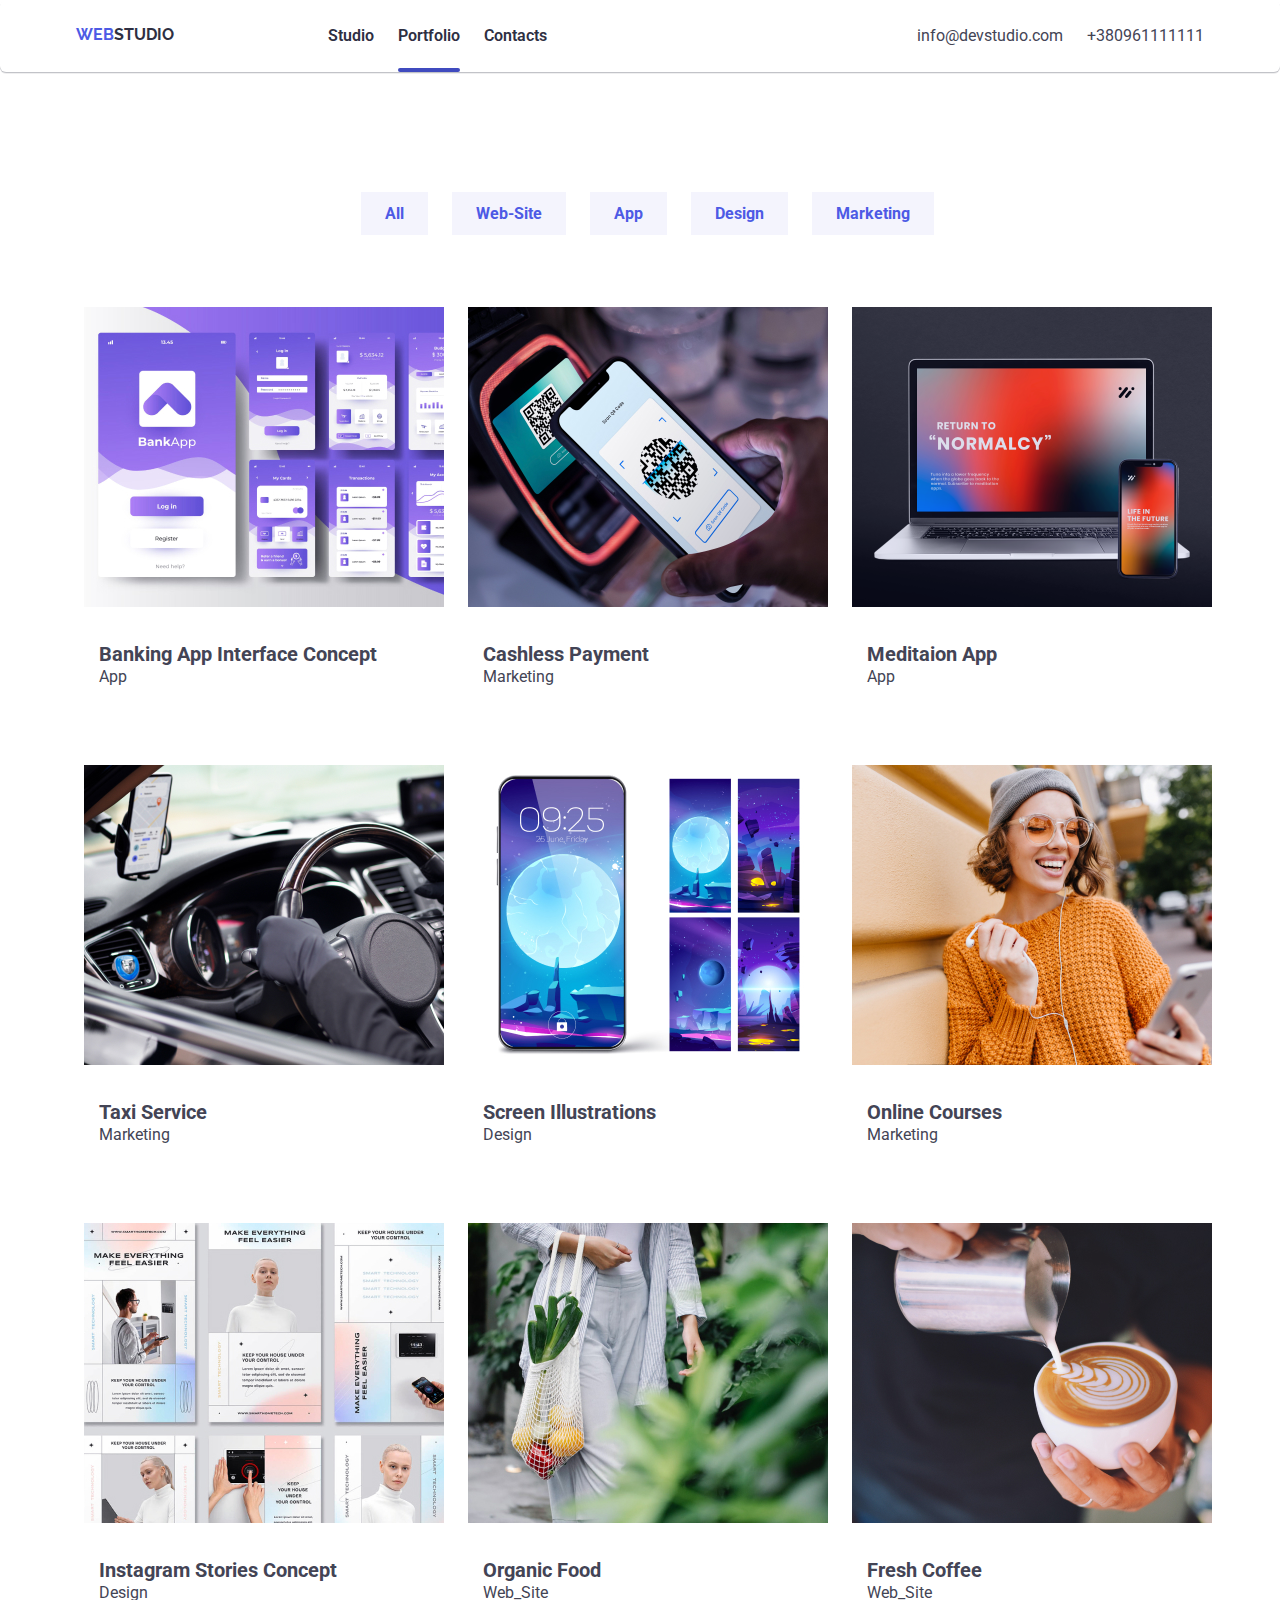
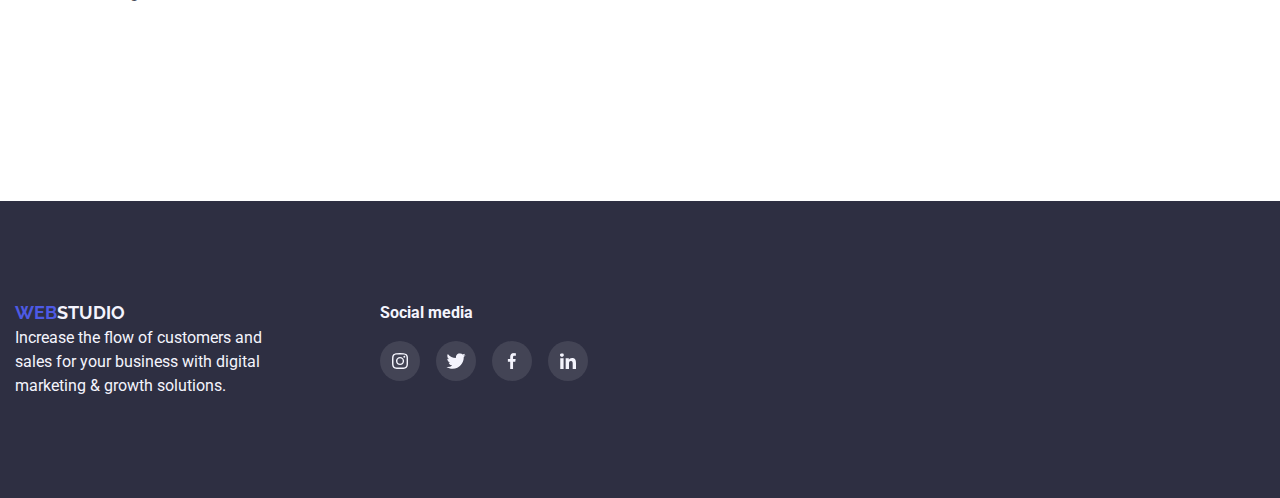
==== portfolio.html @ 7696a5f1 "завдання" ====
<!DOCTYPE html>
<html lang="en">
<head>
    <meta charset="UTF-8">
    <meta http-equiv="X-UA-Compatible" content="IE=edge">
    <meta name="viewport" content="width=device-width, initial-scale=1.0">
    <link rel="preconnect" href="https://fonts.googleapis.com">
    <link rel="preconnect" href="https://fonts.gstatic.com" crossorigin>
    <link href="https://fonts.googleapis.com/css2?family=Raleway:wght@700&family=Roboto:wght@400;500;700;900&display=swap" rel="stylesheet">
    <link rel="stylesheet" href="https://cdnjs.cloudflare.com/ajax/libs/modern-normalize/1.1.0/modern-normalize.min.css">
    <link rel="stylesheet" href="styles/styles.css">
    <title>Portfolio</title>
</head>
<body>
    
    <header class="cont-heder">
        <div class=" logo-menu container">
        <a class="logo link" href="./index.html">Web<span class="logo-web">Studio</span></a>
        <nav class="menu">
            <ul class=" menu list">
                <li><a class="menu-linl link" href="./index.html">Studio</a></li>  
                <li class="menu-line">
                    <div class="menu-lineblue"><a class="menu-linl link" href="./portfolio.html">Portfolio</a></div></li> 
                <li><a class="menu-linl link" href="">Contacts</a></li>
            </ul>
        </nav>
        <ul class="contakt  list" >
            <li><a class="contakt-link link" href="meilto:info@devstudio.com">info@devstudio.com</a></li>
            <li><a class="contakt-link link" href="tel:+380961111111">+380961111111</a></li>
        </ul>
        </div>
    </header>
    
    <main>
        <section class="section section-portf">
            <div class="container">
            <h1 class="visuaiiy-hidden">
                Portfolio
            </h1>
            <ul class="portfoio-list list">
                <li><button class="portfoio-button " type="button" > All </button></li>
                <li><button class="portfoio-button " type="button" > Web-Site </button></li>
                <li><button class="portfoio-button" type="button"> App </button></li>
                <li><button class="portfoio-button" type="button">Design</button></li>
                <li><button class="portfoio-button" type="button">Marketing</button></li>
            </ul>
            
            <ul class="portfolio-set list">
                <li class="portfolio-map" >
                        <a class="link" href="">
                            <div class="portfolio-thumb">
                                <img class="img-map"src="./images/blank.jpg" alt="Banking App" width="360" height="300" >
                            </div>
                            <div class="portf-supimg">
                                <h2 class="supimg potf-supimg">Banking App Interface Concept</h2>
                                <p class="portfolio-all">App</p>
                            </div>
                                
                        </a>
                    </li>
                
                <li class=" portfolio-map  ">
                    <div class="portfolio-mapov">
                    <a class="link portfolio-icon-link" href="">
                        <div class="portfolio-thumb">
                            <img class="img-map" src="./images/qrcode.jpg" alt="Marketing" width="360" >
                        
                        <div class="overlay">
                            <p>14 Stylish and User-Friendly App Design Concepts · Task Manager App · Calorie Tracker App · Exotic Fruit Ecommerce App · Cloud Storage App</p>
                        </div>
                    </div>
                        <div class="portf-supimg">
                            <h2 class="supimg ">Cashless Payment</h2>
                            <p class="portfolio-all">Marketing</p>
                        </div>
                    </div>
                    </a>
                </li >
                <li class="portfolio-map">
                    <a class="link" href="">
                        <img class="img-map" src="./images/computer1.png" alt="Computer" width="360" >
                        <div class="portf-supimg">
                            <h2 class="supimg potf-supimg">Meditaion App</h2>
                            <p class="portfolio-all">App</p>
                        </div>
                        
                    </a>
                </li>
                <li class="portfolio-map">
                    <a class="link" href="">
                        <img class="img-map" src="./images/machine.jpg" alt="Machine" width="360" >
                        <div class="portf-supimg">
                            <h2 class="supimg potf-supimg">Taxi Service</h2>
                            <p class="portfolio-all">Marketing</p>
                        </div>
                        
                    </a>
                </li>
                <li class="portfolio-map">
                    <a class="link" href="">
                        <img class="img-map" src="./images/smartfon.jpg" alt="Smartfon" width="360" >
                        <div class="portf-supimg">
                            <h2 class="supimg potf-supimg">Screen Illustrations</h2>
                            <p class="portfolio-all">Design</p>
                        </div>
                        
                    </a>
                </li >
                <li class="portfolio-map">
                    <a class="link" href="">
                        <img class="img-map" src="./images/woman.jpg" alt="Woman" width="360" >
                        <div class="portf-supimg">
                            <h2 class="supimg potf-supimg">Online Courses</h2>
                            <p class="portfolio-all">Marketing</p>
                        </div>
                        
                    </a>
                </li >
                <li class="portfolio-map">
                    <a class="link" href="">
                        <img class="img-map" src="./images/storis.jpg" alt="Instagram Stories" width="360" >
                        <div class="portf-supimg">
                            <h2 class="supimg potf-supimg">Instagram Stories Concept</h2>
                            <p class="portfolio-all">Design</p>
                        </div>
                        
                    </a>
                </li >
                <li class="portfolio-map">
                    <a class="link" href="">
                        <img class="img-map" src="./images/green.jpg" alt="Organic Food" width="360" >
                        <div class="portf-supimg">
                            <h2 class="supimg potf-supimg">Organic Food</h2>
                            <p class="portfolio-all">Web_Site</p>
                        </div>
                    </a>
                        
                        
                </li>
                <li class="portfolio-map">
                    <a class="link" href="">
                        <img class="img-map" src="./images/coffee.jpg" alt="Fresh Coffee" width="360" >
                        <div class="portf-supimg">
                            <h2 class="supimg potf-supimg">Fresh Coffee</h2>
                            <p class="portfolio-all">Web_Site</p>
                        </div>
                        
                    </a>
                </li>
            </ul>
            </div>
        </section>
    </main>
    <footer class="stile-footer" >
        <div class="container">
        <a class="logo-footer link" href="./index.html">Web<span class="logo-web1">Studio</span></a>
        <p class="foot-text">Increase the flow of customers and sales for your business with digital marketing & growth solutions.</p>
        </div>
        <div class="footer-icon-bloc">
            <h3 class="footer-icon-title" >Social media</h3>
            <ul class="footer-icon-list list">
                <li >
                    <a class="icon-link" href="">
                        <svg class="footer-icon">
                            <use class="footer-icon-inst" href="./images/symbol-defs.svg#icon-instagram-2" wight="16" height="16" ></use>
                        </svg>
                    </a>
                </li>
                <li >
                    <a class="icon-link" href="">
                        <svg class="footer-icon">
                            <use class="footer-icon-twit" href="./images/symbol-defs.svg#icon-twiiter" wight="16" height="16" ></use>
                        </svg>
                    </a>
                </li>
                <li >
                    <a class="icon-link" href="">
                        <svg class="footer-icon">
                            <use class="footer-icon-faceb" href="./images/symbol-defs.svg#icon-facebook" wight="16" height="16" ></use>
                        </svg>
                    </a>
                </li>
                <li >
                    <a class="icon-link" href="">
                        <svg class="footer-icon">
                            <use class="footer-icon-inst" href="./images/symbol-defs.svg#icon-linkedin" wight="16" height="16" ></use>
                        </svg>
                    </a>
                </li>
            </ul>
        </div>
    </footer>
    
</body>
</html>
---- styles/styles.css ----
:root{
    --page-background-color:#FFFFFF;
    --color-shade: #F4F4FD;
    --page-colortext:#434455;
    --color-second:#2E2F42;
    --color-link:#4D5AE5;
    --color-activ:#404BBF;
    --color-validfields:#31D0AA;
    --color-icon:#8E8F99;
    --color-border:#E7E9FC;
    
    
}

body{
    font-family: 'Roboto', sans-serif;
    font-weight: 400 ;
    font-size: 16px;
    line-height: 1.5;
    color: var(--page-colortext);
    background-color:var(--page-background-color);
    
} 
.list{
    list-style: none;
    margin: 0;
    padding: 0;
}
.link{
    text-decoration: none;
    color: var(--page-colortext);
    
}
.visuaiiy-hidden{
    position: absolute;
    width: 1px;
    height: 1px;
    margin: -1px;
    border: 0;
    padding: 0;
    clip:rect(0  0 0 0);
    overflow: hidden;
}
h1,
h2,
h3,
p{
    margin: 0;
}
.section{
    padding-top: 120px;
    padding-bottom: 120px;
    padding-left: 15px;
}
.container{
    width: 1158px;
    margin-right: 0;
    padding: 0 15px;
    margin: 0 auto;
}

/* heder */
.cont-heder{
    max-width: 100%;
    margin: 0 auto;
    
    box-shadow: 0px  1px rgba(46, 47, 66, 0.08), 0px  1px rgba(46, 47, 66, 0.16), 0px  2px rgba(46, 47, 66, 0.08);
    border-radius: 6px;
}
.logo-menu{
    
    display: flex;
    flex-direction: row;
    padding-top: 24px;
    padding-bottom: 24px;
    
}
.logo {
    font-family:'Raleway', sans-serif;
    font-weight: 700;
    font-size: 16px;
    text-transform: uppercase;
    line-height: 1.33;
    color:var(--color-link) ;
}
.logo-web{
    color:var(--color-second);
    
}
.menu-linl{
    color: var(--color-second);
    font-weight: 600;
    transition: color 250ms cubic-bezier(0.4, 0, 0.2, 1);
}
.contakt-link{
    color: var(--page-colortext) ;
    transition: color 250ms cubic-bezier(0.4, 0, 0.2, 1);
}
.menu{
    display: flex;
    gap: 24px;
    margin-left: 77px;
}
.menu-linl:hover, .menu-linl:focus{
    color: var(--page-colortext);
}
.menu-linl:active{
    color: var(--color-link);
}
.contakt{
    display: flex;
    gap:24px;
    margin-left: auto;
}
.contakt-link:hover, .contakt-link:focus{
    color: var(--color-link)  ;
}
.menu-line{
    position: relative;
    
}
.menu-lineblue::after{
content: "";
position: absolute;
left: 0;
top: 44px;
width: 100%;
height: 4px;
background-color: var(--color-activ);
border-radius: 2px;
}

/* main */
.hero{
    
    background: var(--color-second);
    min-width: 1440px;
    text-align: center;
    padding-top: 192px 15px 192px 15px;
    
    background-image: linear-gradient(to right, rgba(46, 47,66,0.7), rgba(46,47,66,0.7)),  url(../images/people-office.jpg);
    background-position: center;
    background-repeat: no-repeat;
    
    
    
}
.hero-title{
    max-width: 492px;
    margin: 0 auto;
    
    text-align: left;
    font-size: 56px;
    line-height: 1.07;
    margin-bottom: 48px;
    color: var(--page-background-color);
}
.hero-but{
    background-color:var(--color-link);
    color:var(--page-background-color);
    font-size: 16px;
    line-height: 1.19;
    font-weight: 700;
    box-shadow: 0px 4px 4px rgba(0, 0, 0, 0.15);
    border-radius: 4px;
    cursor: pointer;
    padding: 16px 32px;
    border: none;
    box-shadow:0;
    transition: box-shadow 250ms cubic-bezier(0.4, 0, 0.2, 1);
}
.hero-but:hover, .hero-but:focus
{
    box-shadow: 0px 1px 6px rgba(46, 47, 66, 0.08), 0px 1px 1px rgba(46, 47, 66, 0.16), 0px 2px 1px rgba(46, 47, 66, 0.08);
}
.hero-but:active
{
    background:var(--color-activ );
    box-shadow: 0px 4px 4px rgba(0, 0, 0, 0.15);
}
/* modal windows */
.backdrop{
    position: fixed;
    top: 0;
    left: 0;
    width: 100%;
    height: 100%;
    background-color: rgba(46, 47, 66, 0.4);
    opacity: 1;
    transition: opacity 250ms cubic-bezier(0.4, 0, 0.2, 1);
   
}
.backdrop .is-hidden{
    opacity: 0;
    pointer-events: none;
}
.backdrop .is-hidden .modal{
    transform: translate(-50%, -50%) scale(0.9);
}
.modal{
    position: absolute;
    top: 50%;
    left: 50%;
    transform: translate(-50%, -50%) scale(0.9);
    transition: transform 250ms cubic-bezier(0.4, 0, 0.2, 1);
    width: 408px;
    height: 576px;
        
    background-color:rgba(252, 252, 252, 1);
    box-shadow: 0px 2px
    rgba(0, 0, 0, 0.2), 
    0px 1px  rgba(0, 0, 0, 0.12),
    0px 1px rgba(0, 0, 0, 0.14) ;
    border-radius: 4px;
}
.modal-btn{
    display: flex;
    justify-content: center;
    align-items: center;
    margin: 24px 24px 528px 360px;
    width: 24px;
    height: 24px;
    background-color: #E7E9FC;
    border-radius: 50%;
    border: 1px solid rgba(0,0,0, 0.1);
    transition: border-color 250ms cubic-bezier(0.4, 0, 0.2, 1),box-shadow 250ms cubic-bezier(0.4, 0, 0.2, 1);
}
.modal-btn:hover{
    background-color: var(--color-link);
    border: 1px solid rgb(0,0,0/0);
    box-shadow: 0px 1px 6px rgba(46, 47, 66, 0.8),0px 1px 1px rgba(46, 47, 66, 0.16), 1px 2px 1px rgba(46, 47, 66, 0.18);
}
.modal-icon{
    width: 8px;
    height: 8px;
}
/* section proposition */
.section-prop{
    padding-bottom: 0;
}

.proposition-grid{
    display: flex;
    gap: 24px;
    
    
}
.icon{
    display: flex;
    justify-content: center;
    align-items: center;
    width: 264px;
    min-height: 112px;
    background-color: var(--color-shade);
    
    margin-bottom: 8px;
    
}
.proposition-icon{
    width: 59.72px;
    height: 64px;

}
.icon-icon{
    width:61.22px ;
    height:64px ;
}
.proposition-iconmon{
    width:64px ;
    height:49.09x ;
}
.proposition-iconas{
    width:61.22px ;
    height:64px ;
}

.proposition-grid-bloc{
    display: block;
    width: 264px;
    
}

.proposition-title{
    margin-bottom: 8px;
    font-size: 20px;
    line-height: 1.2;
    color: var(--color-second);
}
.title-section-team{
    background-color: var(--color-shade);
    padding-bottom:  72px;
}
.section-img{
    display: flex;
    justify-content: space-between;
    gap: 24px;
    
}
.title-section-img{
    font-size: 36px;
    line-height: 1.1;
    text-align: center;
    color: var(--color-second);
    margin-bottom: 72px;
}
.section-team{
    display: flex;
    gap: 24px;
    justify-content: space-between;
    
}
.section-tea-map{
    box-shadow: 0px 1px 6px rgba(46, 47, 66, 0.08), 0px 1px 1px rgba(46, 47, 66, 0.16), 0px 2px 1px rgba(46, 47, 66, 0.08);
    border-radius: 0px 0px 4px 4px;
}
.section-team-supimg{
    padding-top: 32px ;
    padding-bottom:32px ;
    text-align: center;
    padding-left: 16px;
    padding-right: 16px;
    background-color: white;
    
}
.section-team-img{
    display: block;
    max-width: 100%;
    border: 1px solid var(--color-border);
    
    
}
.section-team-list{
    display: flex;
    gap: 24px;
    justify-content: center;
    align-items: center;
    margin-top: 12px;
    

}
.section-team-icon{
    width: 40px;
    height: 40px;
    padding-top: 12px;
    border-radius: 50%;
    background-color: var(--color-link)
}


/* page second */
.portfoio-list{
    display: flex;
    justify-content: center;
    gap:24px;
    margin-bottom: 72px;
}
.portfoio-button{
    font-size: 16px;
    line-height: 1.19;
    font-weight: 700;
    background-color:  var(--color-shade);
    color:var(--color-link) ;
    cursor: pointer;
    font-family: inherit;
    padding: 12px 24px;
    border: none;
    box-shadow: 0px;
    box-shadow: 0px;
    transition: background-color 250ms cubic-bezier(0.4, 0, 0.2, 1),
    color 250ms cubic-bezier(0.4, 0, 0.2, 1),
    box-shadow 250ms cubic-bezier(0.4, 0, 0.2, 1),
    border-radius 250ms cubic-bezier(0.4, 0, 0.2, 1);
}
.portfoio-button:hover, .portfoio-button:focus{
    background-color:var(--color-link) ;
    color:var(--page-background-color);
    box-shadow: 0px 3px 1px rgba(0, 0, 0, 0.1), 0px 2px 1px rgba(0, 0, 0, 0.08), 0px 2px 2px rgba(0, 0, 0, 0.12);
    border-radius: 4px;

}
.portfoio-button:active{
    box-shadow: 0px 4px 4px rgba(0, 0, 0, 0.15);
}
.section-portf{
    margin-left: 15px;
    margin-right: 15px;
}
.portfolio-set{
    display: flex;
    flex-wrap: wrap;
    justify-content: space-between;
    align-items: center;
    }
    .portfolio-map{
        max-width:  360px;
        margin-bottom: 48px;
        width: 100%;
        height: 100%;
        line-height: 1; 
        box-shadow:0;
        border-radius: 0px;
        transition: box-shadow 250ms cubic-bezier(0.4, 0, 0.2, 1), border-radius 250ms cubic-bezier(0.4, 0, 0.2, 1);
        
    }
    .portfolio-map:focus, .portfolio-map:hover{
        box-shadow: 0px 1px 6px rgba(46, 47, 66, 0.08), 0px 1px 1px rgba(46, 47, 66, 0.16), 0px 2px 1px rgba(46, 47, 66, 0.08);
        border-radius: 0px 0px 4px 4px;
    }
    .img-map{
        display: block;
        width: 100%;
        
    }
    
    .portfolio-thumb{
        display: flex;
        justify-content: center;
        align-items: center;
        position: relative;
        overflow: hidden;
        
    }
    
    .overlay{
        display: inline-block;
        position: absolute;
        content: "";
        top: 0;
        left: 0px;
        width: 100%;
        height:100%;
        background-color: #404BBF;
        transform: translatey(100%);
        transition: transform 250ms cubic-bezier(0.4, 0, 0.2, 1);
        
    }
    .overlay>p{
        color: #FFFFFF;
        padding: 40px 32px 64px 32px;
        margin: 0;
        font-size: 16px;
        line-height: 1.5;

    }
    .portfolio-mapov:hover .overlay{
        transform: translatey(0);
        
    }
    .supimg{
        font-size: 20px;
        line-height: 1.5;
        
    }
    .portf-supimg{
        max-height: 300px;
        
        padding-top: 32px;
        padding-bottom: 32px;
        padding-left: 15px;
        padding-right: 15px;
        
    }
    .customers-title{
        font-weight: 700;
        font-size: 36px;
        line-height: 1.17;
        text-align: center;
        margin-bottom: 72px;
    }
    .customers-list{
        display: flex;
        gap: 24px;
        justify-content: space-between;
        align-items: center;
        
    }
    .customers-laying{
        width: 168px;
        height: 88px;
        padding-top: 16px;
        padding-left: 32px;
        
        border: 1px solid var(--color-icon);
        border-radius: 4px;
        transition: border 250ms cubic-bezier(0.4, 0, 0.2, 1);
    }
    .customers-laying-icon{
        width: 104px;
        height: 56px;
        fill: var(--color-icon);
        transition: fill 250ms cubic-bezier(0.4, 0, 0.2, 1);
    }
    .customers-laying:focus, .customers-laying:hover{
        
        border:1px solid var(--color-link);
        
    }
    .customers-laying-icon:focus,.customers-laying-icon:hover{
        fill: var(--color-link);
    }
/* footer */
.stile-footer{
    display: flex;
    padding-top: 100px;
    padding-bottom: 100px;
    background: var(--color-second);
    
}
.logo-footer{
    font-family:'Raleway', sans-serif;
    font-weight: 700;
    font-size: 18px;
    text-transform: uppercase;
    line-height: 1.33;
    margin-bottom: 16px;
    color:var(--color-link) ;
}
.foot-text{
    max-width: 264px;
    
} 
.foot-text, .logo-web1{
    color:var(--color-shade);
}
.footer-icon-title{
    font-family: "Roboto";
    font-size: 16px;
    line-height: 1.5;
    font-style: bold;
    color: var(--color-shade);
    margin-bottom: 16px;
}
.footer-icon-bloc{
    margin-right: 692px;
    
}

.icon-link{
    display: flex;
    justify-content: center;
    align-items: center;
    width: 100%;
    height: 100%;
    line-height: 1;
}

.footer-icon-list{
    display: flex;
    
    gap: 16px;
    justify-content: space-between;
    align-items: center;
    
}

.footer-icon{
    width: 40px;
    height: 40px;
    
    padding-top: 12px;
    border-radius: 50%;
    background-color:  rgba(255, 255, 255, 0.1);
    transition: background-color 250ms cubic-bezier(0.4, 0, 0.2, 1);
}

.footer-icon:focus, .footer-icon:hover{
    background-color: var(--color-validfields);
}
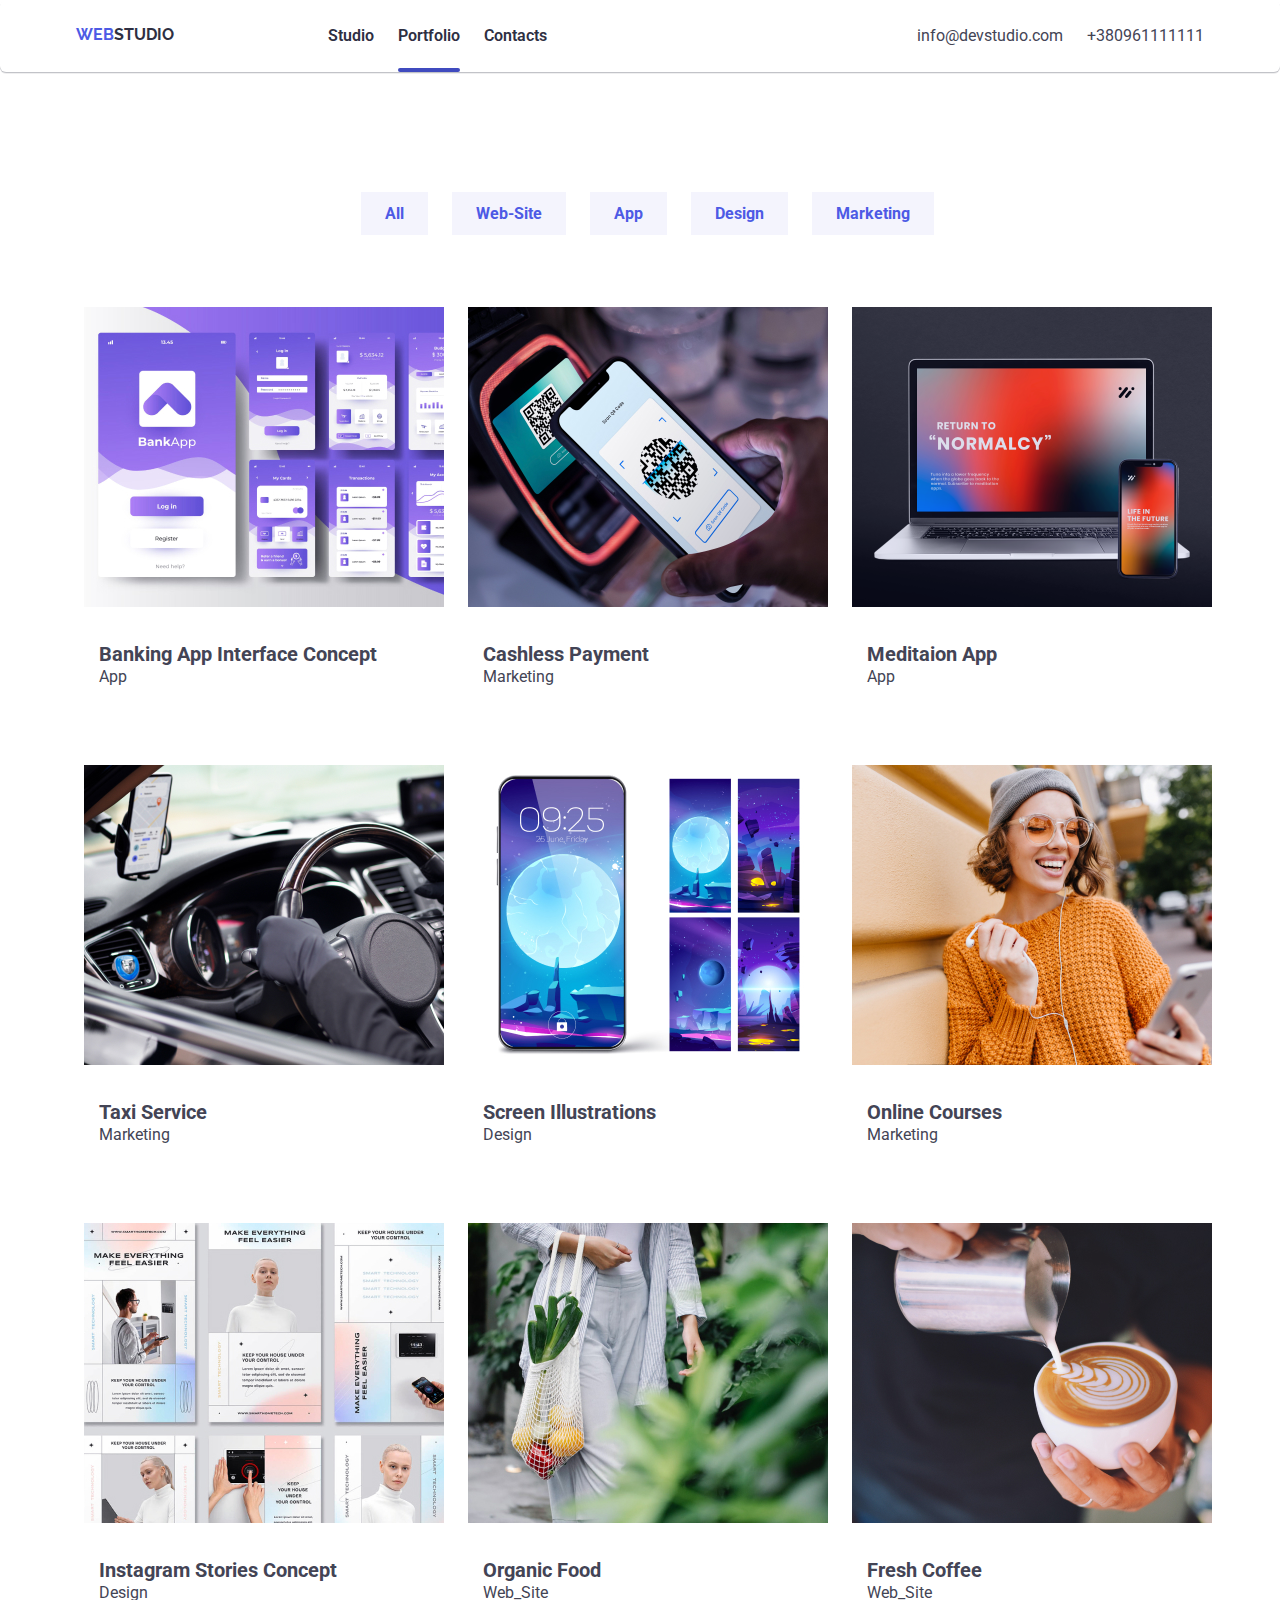
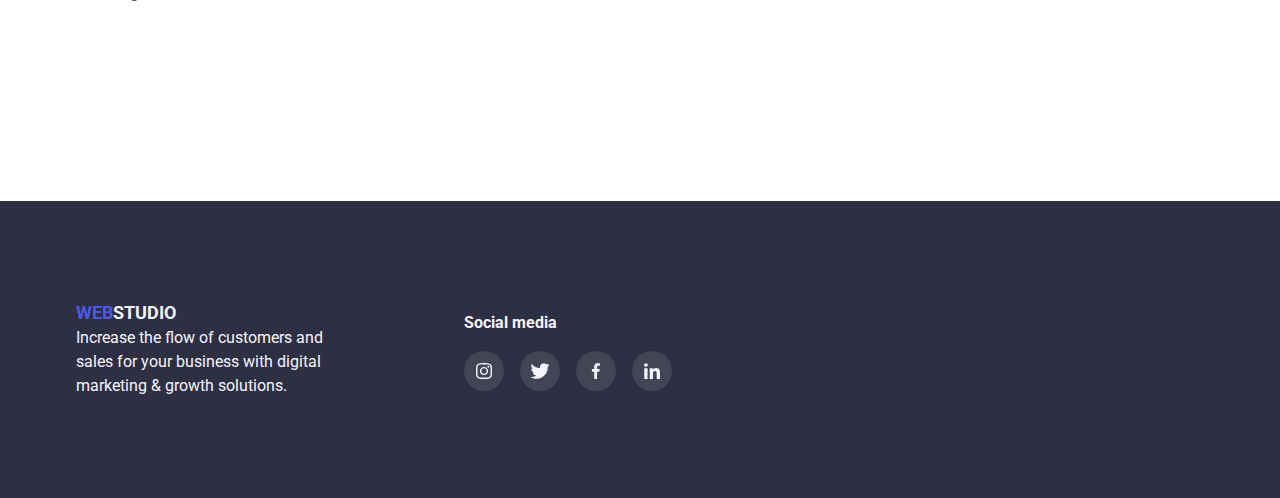
==== commit 1f74201a: "правки" ====
--- a/portfolio.html
+++ b/portfolio.html
@@ -47,28 +47,33 @@
             
             <ul class="portfolio-set list">
                 <li class="portfolio-map" >
+                    <div class="portfolio-mapov">
                         <a class="link" href="">
                             <div class="portfolio-thumb">
                                 <img class="img-map"src="./images/blank.jpg" alt="Banking App" width="360" height="300" >
+                                <div class="overlay">
+                                    <p>14 Stylish and User-Friendly App Design Concepts · Task Manager App · Calorie Tracker App · Exotic Fruit Ecommerce App · Cloud Storage App</p>
+                                </div>
                             </div>
+                        
                             <div class="portf-supimg">
                                 <h2 class="supimg potf-supimg">Banking App Interface Concept</h2>
                                 <p class="portfolio-all">App</p>
                             </div>
-                                
+                        </div>    
                         </a>
                     </li>
                 
                 <li class=" portfolio-map  ">
                     <div class="portfolio-mapov">
-                    <a class="link portfolio-icon-link" href="">
+                        <a class="link " href="">
                         <div class="portfolio-thumb">
                             <img class="img-map" src="./images/qrcode.jpg" alt="Marketing" width="360" >
                         
                         <div class="overlay">
                             <p>14 Stylish and User-Friendly App Design Concepts · Task Manager App · Calorie Tracker App · Exotic Fruit Ecommerce App · Cloud Storage App</p>
                         </div>
-                    </div>
+                        </div>
                         <div class="portf-supimg">
                             <h2 class="supimg ">Cashless Payment</h2>
                             <p class="portfolio-all">Marketing</p>
@@ -77,118 +82,164 @@
                     </a>
                 </li >
                 <li class="portfolio-map">
-                    <a class="link" href="">
-                        <img class="img-map" src="./images/computer1.png" alt="Computer" width="360" >
-                        <div class="portf-supimg">
-                            <h2 class="supimg potf-supimg">Meditaion App</h2>
+                    <div class="portfolio-mapov">
+                    <a class="link" href="">
+                        <div class="portfolio-thumb">
+                            <img class="img-map" src="./images/computer1.png" alt="Computer" width="360" >
+                        <div class="overlay">
+                            <p>14 Stylish and User-Friendly App Design Concepts · Task Manager App · Calorie Tracker App · Exotic Fruit Ecommerce App · Cloud Storage App</p>
+                        </div>
+                        </div>
+                        <div class="portf-supimg">
+                            <h2 class="supimg ">Meditaion App</h2>
                             <p class="portfolio-all">App</p>
                         </div>
-                        
-                    </a>
-                </li>
-                <li class="portfolio-map">
-                    <a class="link" href="">
-                        <img class="img-map" src="./images/machine.jpg" alt="Machine" width="360" >
-                        <div class="portf-supimg">
-                            <h2 class="supimg potf-supimg">Taxi Service</h2>
+                    </div>
+                    </a>
+                </li>
+                <li class="portfolio-map">
+                    <div class="portfolio-mapov">
+                    <a class="link" href="">
+                        <div class="portfolio-thumb">
+                            <img class="img-map" src="./images/machine.jpg" alt="Machine" width="360" >
+                        <div class="overlay">
+                            <p>14 Stylish and User-Friendly App Design Concepts · Task Manager App · Calorie Tracker App · Exotic Fruit Ecommerce App · Cloud Storage App</p>
+                        </div>
+                        </div>
+                        <div class="portf-supimg">
+                            <h2 class="supimg ">Taxi Service</h2>
                             <p class="portfolio-all">Marketing</p>
                         </div>
-                        
-                    </a>
-                </li>
-                <li class="portfolio-map">
-                    <a class="link" href="">
-                        <img class="img-map" src="./images/smartfon.jpg" alt="Smartfon" width="360" >
-                        <div class="portf-supimg">
-                            <h2 class="supimg potf-supimg">Screen Illustrations</h2>
+                    </div>
+                    </a>
+                </li>
+                <li class="portfolio-map">
+                    <div class="portfolio-mapov">
+                    <a class="link" href="">
+                        <div class="portfolio-thumb">
+                            <img class="img-map" src="./images/smartfon.jpg" alt="Smartfon" width="360" >
+                        <div class="overlay">
+                            <p>14 Stylish and User-Friendly App Design Concepts · Task Manager App · Calorie Tracker App · Exotic Fruit Ecommerce App · Cloud Storage App</p>
+                        </div>
+                    </div>
+                        <div class="portf-supimg">
+                            <h2 class="supimg ">Screen Illustrations</h2>
                             <p class="portfolio-all">Design</p>
                         </div>
-                        
-                    </a>
-                </li >
-                <li class="portfolio-map">
-                    <a class="link" href="">
-                        <img class="img-map" src="./images/woman.jpg" alt="Woman" width="360" >
-                        <div class="portf-supimg">
-                            <h2 class="supimg potf-supimg">Online Courses</h2>
+                    </div>
+                    </a>
+                </li >
+                <li class="portfolio-map">
+                    <div class="portfolio-mapov">
+                    <a class="link" href="">
+                        <div class="portfolio-thumb">
+                            <img class="img-map" src="./images/woman.jpg" alt="Woman" width="360" >
+                        <div class="overlay">
+                            <p>14 Stylish and User-Friendly App Design Concepts · Task Manager App · Calorie Tracker App · Exotic Fruit Ecommerce App · Cloud Storage App</p>
+                        </div>
+                    </div>
+                        <div class="portf-supimg">
+                            <h2 class="supimg">Online Courses</h2>
                             <p class="portfolio-all">Marketing</p>
                         </div>
-                        
-                    </a>
-                </li >
-                <li class="portfolio-map">
-                    <a class="link" href="">
-                        <img class="img-map" src="./images/storis.jpg" alt="Instagram Stories" width="360" >
-                        <div class="portf-supimg">
-                            <h2 class="supimg potf-supimg">Instagram Stories Concept</h2>
+                    </div>
+                    </a>
+                </li >
+                <li class="portfolio-map">
+                    <div class="portfolio-mapov">
+                    <a class="link" href="">
+                        <div class="portfolio-thumb">
+                            <img class="img-map" src="./images/storis.jpg" alt="Instagram Stories" width="360" >
+                        <div class="overlay">
+                            <p>14 Stylish and User-Friendly App Design Concepts · Task Manager App · Calorie Tracker App · Exotic Fruit Ecommerce App · Cloud Storage App</p>
+                        </div>
+                    </div>
+                        <div class="portf-supimg">
+                            <h2 class="supimg ">Instagram Stories Concept</h2>
                             <p class="portfolio-all">Design</p>
                         </div>
-                        
-                    </a>
-                </li >
-                <li class="portfolio-map">
-                    <a class="link" href="">
-                        <img class="img-map" src="./images/green.jpg" alt="Organic Food" width="360" >
-                        <div class="portf-supimg">
-                            <h2 class="supimg potf-supimg">Organic Food</h2>
+                    </div>
+                    </a>
+                </li >
+                <li class="portfolio-map">
+                    <div class="portfolio-mapov">
+                    <a class="link" href="">
+                        <div class="portfolio-thumb">
+                            <img class="img-map" src="./images/green.jpg" alt="Organic Food" width="360" >
+                        <div class="overlay">
+                            <p>14 Stylish and User-Friendly App Design Concepts · Task Manager App · Calorie Tracker App · Exotic Fruit Ecommerce App · Cloud Storage App</p>
+                        </div>
+                    </div>
+                        <div class="portf-supimg">
+                            <h2 class="supimg ">Organic Food</h2>
                             <p class="portfolio-all">Web_Site</p>
                         </div>
-                    </a>
-                        
-                        
-                </li>
-                <li class="portfolio-map">
-                    <a class="link" href="">
-                        <img class="img-map" src="./images/coffee.jpg" alt="Fresh Coffee" width="360" >
-                        <div class="portf-supimg">
-                            <h2 class="supimg potf-supimg">Fresh Coffee</h2>
+                    </div>
+                    </a>
+                        
+                        
+                </li>
+                <li class="portfolio-map">
+                    <div class="portfolio-mapov">
+                    <a class="link" href="">
+                        <div class="portfolio-thumb">
+                            <img class="img-map" src="./images/coffee.jpg" alt="Fresh Coffee" width="360" >
+                        <div class="overlay">
+                            <p>14 Stylish and User-Friendly App Design Concepts · Task Manager App · Calorie Tracker App · Exotic Fruit Ecommerce App · Cloud Storage App</p>
+                        </div>
+                    </div>
+                        <div class="portf-supimg">
+                            <h2 class="supimg ">Fresh Coffee</h2>
                             <p class="portfolio-all">Web_Site</p>
                         </div>
-                        
+                    </div>
                     </a>
                 </li>
             </ul>
             </div>
         </section>
     </main>
-    <footer class="stile-footer" >
-        <div class="container">
-        <a class="logo-footer link" href="./index.html">Web<span class="logo-web1">Studio</span></a>
-        <p class="foot-text">Increase the flow of customers and sales for your business with digital marketing & growth solutions.</p>
+    <footer class="stile-footer " >
+        <div class=" container">
+            <div class="foter-title-blok">
+            <a class="logo-footer link" href="./index.html">Web<span class="logo-web1">Studio</span></a>
+            <p class="foot-text">Increase the flow of customers and sales for your business with digital marketing & growth solutions.</p>
+            </div>
+            <div class="footer-icon-bloc">
+                <h3 class="footer-icon-title" >Social media</h3>
+                <ul class="footer-icon-list list">
+                    <li class="icon-foter">
+                        <a class="footer-icon-link icon-link" href="">
+                            <svg class="footer-icon">
+                                <use class="footer-icon-inst" href="./images/symbol-defs.svg#icon-instagram-2" wight="16" height="16" ></use>
+                            </svg>
+                        </a>
+                    </li>
+                    <li class="icon-foter">
+                        <a class="icon-link"  href="">
+                            <svg class="footer-icon">
+                                <use class="footer-icon-inst" href="./images/symbol-defs.svg#icon-twiiter" wight="16" height="16" ></use>
+                            </svg>
+                        </a>
+                    </li>
+                    <li class="icon-foter">
+                        <a class="icon-link" href="">
+                            <svg class="footer-icon">
+                                <use class="footer-icon-inst" href="./images/symbol-defs.svg#icon-facebook" wight="16" height="16" ></use>
+                            </svg>
+                        </a>
+                    </li class="icon-foter">
+                    <li>
+                        <a class="icon-link" href="">
+                            <svg class="footer-icon">
+                                <use class="footer-icon-inst" href="./images/symbol-defs.svg#icon-linkedin" wight="16" height="16" ></use>
+                            </svg>
+                        </a>
+                    </li>
+                </ul>
+            </div>
         </div>
-        <div class="footer-icon-bloc">
-            <h3 class="footer-icon-title" >Social media</h3>
-            <ul class="footer-icon-list list">
-                <li >
-                    <a class="icon-link" href="">
-                        <svg class="footer-icon">
-                            <use class="footer-icon-inst" href="./images/symbol-defs.svg#icon-instagram-2" wight="16" height="16" ></use>
-                        </svg>
-                    </a>
-                </li>
-                <li >
-                    <a class="icon-link" href="">
-                        <svg class="footer-icon">
-                            <use class="footer-icon-twit" href="./images/symbol-defs.svg#icon-twiiter" wight="16" height="16" ></use>
-                        </svg>
-                    </a>
-                </li>
-                <li >
-                    <a class="icon-link" href="">
-                        <svg class="footer-icon">
-                            <use class="footer-icon-faceb" href="./images/symbol-defs.svg#icon-facebook" wight="16" height="16" ></use>
-                        </svg>
-                    </a>
-                </li>
-                <li >
-                    <a class="icon-link" href="">
-                        <svg class="footer-icon">
-                            <use class="footer-icon-inst" href="./images/symbol-defs.svg#icon-linkedin" wight="16" height="16" ></use>
-                        </svg>
-                    </a>
-                </li>
-            </ul>
-        </div>
+       
     </footer>
     
 </body>
--- a/styles/styles.css
+++ b/styles/styles.css
@@ -187,15 +187,16 @@
     height: 100%;
     background-color: rgba(46, 47, 66, 0.4);
     opacity: 1;
-    transition: opacity 250ms cubic-bezier(0.4, 0, 0.2, 1);
+    transition: opacity 250ms cubic-bezier(0.4, 0, 0.2, 1),  visibility 250ms cubic-bezier(0.4, 0, 0.2, 1);
    
 }
-.backdrop .is-hidden{
+.backdrop.is-hidden{
     opacity: 0;
     pointer-events: none;
-}
-.backdrop .is-hidden .modal{
-    transform: translate(-50%, -50%) scale(0.9);
+    visibility: hidden;
+}
+.backdrop.is-hidden .modal{
+    transform: translate(-50%, -50%) scale(0.9) ;
 }
 .modal{
     position: absolute;
@@ -477,37 +478,47 @@
     .customers-laying{
         width: 168px;
         height: 88px;
-        padding-top: 16px;
-        padding-left: 32px;
-        
+        display: flex;
+        justify-content: center;
+        align-items: center;
+    }
+    .customers-link{
+        padding: 16px 32px;
+        fill: var(--color-icon);
         border: 1px solid var(--color-icon);
         border-radius: 4px;
-        transition: border 250ms cubic-bezier(0.4, 0, 0.2, 1);
+        transition: border 250ms cubic-bezier(0.4, 0, 0.2, 1), fill 250ms cubic-bezier(0.4, 0, 0.2, 1);
     }
     .customers-laying-icon{
         width: 104px;
         height: 56px;
-        fill: var(--color-icon);
-        transition: fill 250ms cubic-bezier(0.4, 0, 0.2, 1);
-    }
-    .customers-laying:focus, .customers-laying:hover{
-        
+        
+    }
+    .customers-link:focus, .customers-link:hover{
+        fill: var(--color-link);
         border:1px solid var(--color-link);
         
     }
-    .customers-laying-icon:focus,.customers-laying-icon:hover{
-        fill: var(--color-link);
-    }
+    /* .customers-laying-icon:focus,.customers-laying-icon:hover{
+        
+    } */
 /* footer */
 .stile-footer{
     display: flex;
+    flex-wrap: wrap;
+    justify-content: space-between;
+    /* align-items: center; */
+    
+    background: var(--color-second);
+    
+}
+.foter-title-blok{
+    display: inline-block;
     padding-top: 100px;
     padding-bottom: 100px;
-    background: var(--color-second);
-    
 }
 .logo-footer{
-    font-family:'Raleway', sans-serif;
+    
     font-weight: 700;
     font-size: 18px;
     text-transform: uppercase;
@@ -523,7 +534,6 @@
     color:var(--color-shade);
 }
 .footer-icon-title{
-    font-family: "Roboto";
     font-size: 16px;
     line-height: 1.5;
     font-style: bold;
@@ -531,14 +541,14 @@
     margin-bottom: 16px;
 }
 .footer-icon-bloc{
-    margin-right: 692px;
+    display: inline-block;
+    max-width: 208px;
+    margin-left: 120px;
     
 }
 
 .icon-link{
-    display: flex;
-    justify-content: center;
-    align-items: center;
+    
     width: 100%;
     height: 100%;
     line-height: 1;
@@ -546,7 +556,6 @@
 
 .footer-icon-list{
     display: flex;
-    
     gap: 16px;
     justify-content: space-between;
     align-items: center;
@@ -556,8 +565,8 @@
 .footer-icon{
     width: 40px;
     height: 40px;
-    
     padding-top: 12px;
+    
     border-radius: 50%;
     background-color:  rgba(255, 255, 255, 0.1);
     transition: background-color 250ms cubic-bezier(0.4, 0, 0.2, 1);
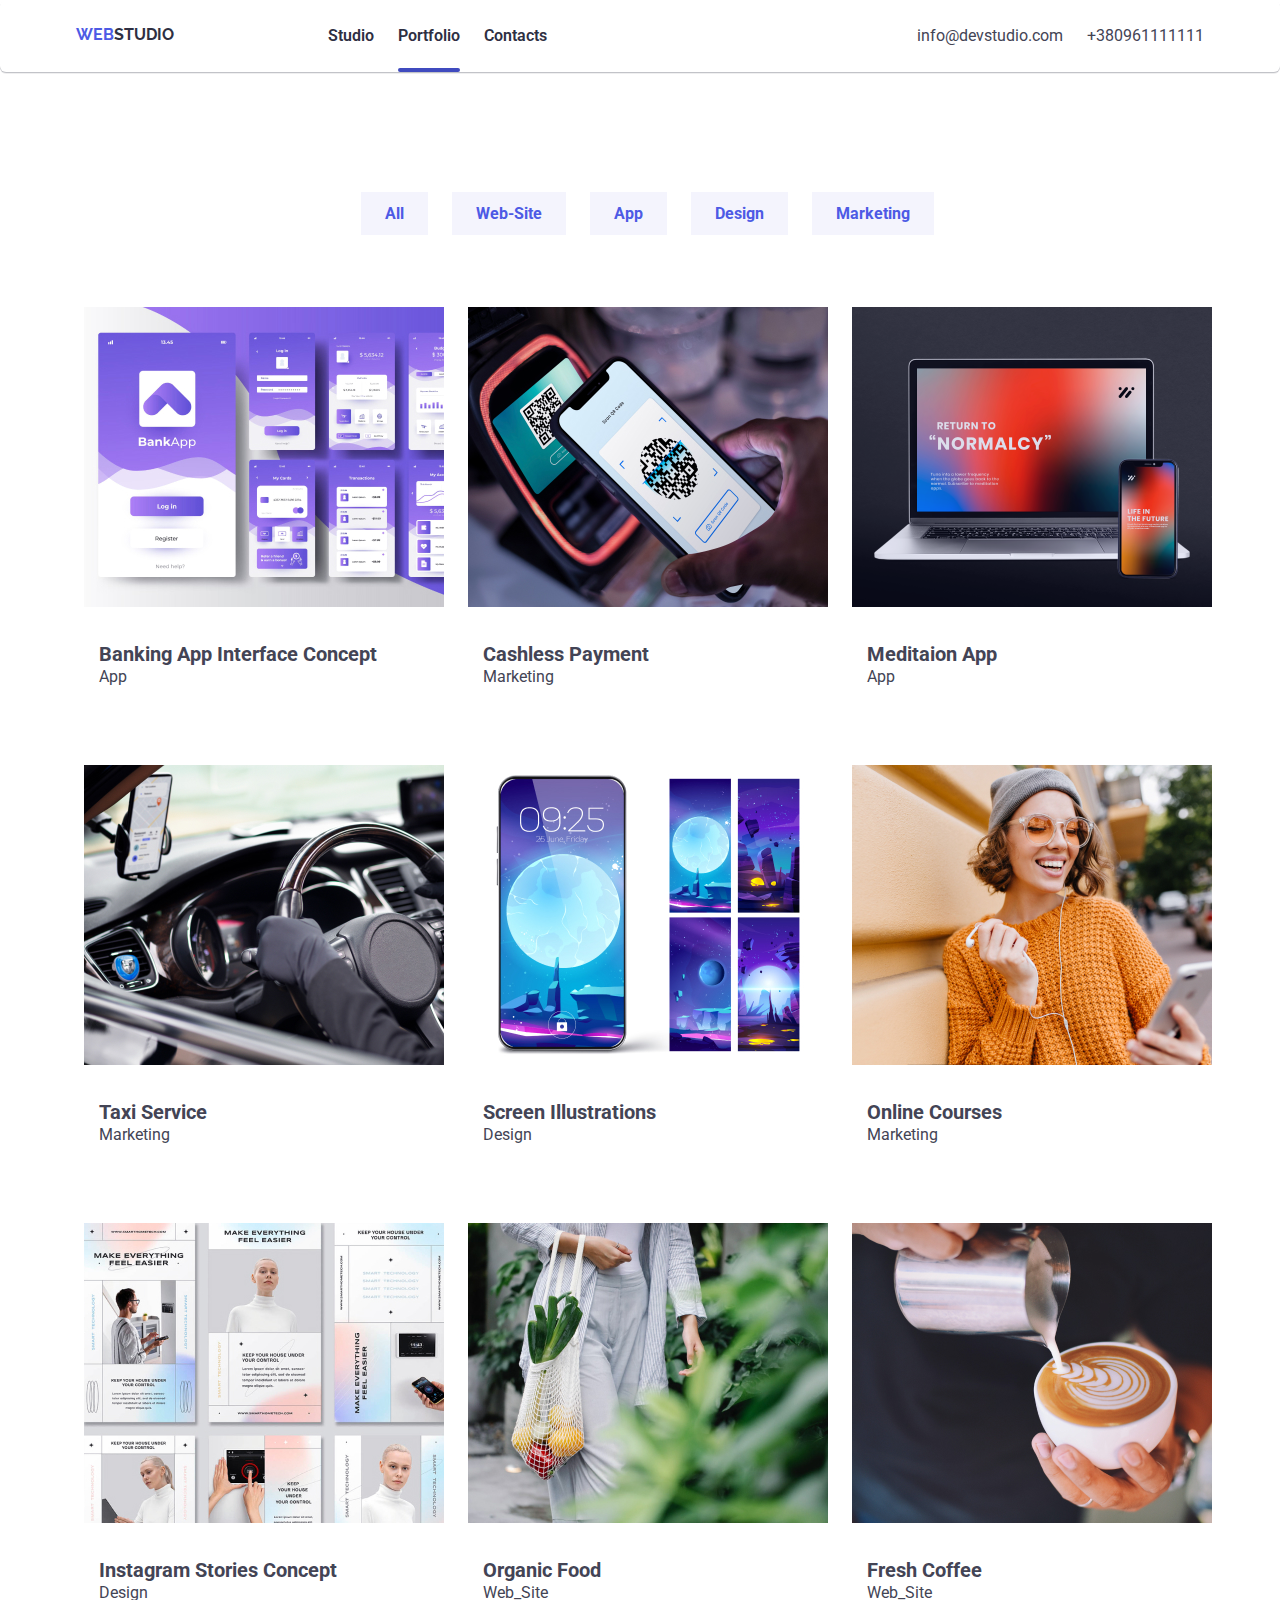
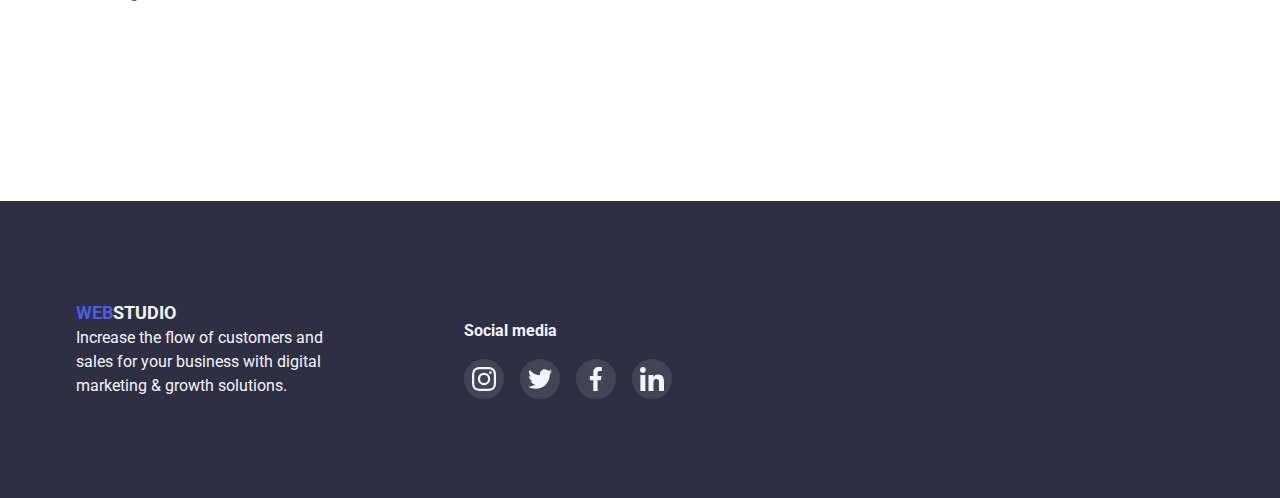
==== commit 4b7da435: "3" ====
--- a/portfolio.html
+++ b/portfolio.html
@@ -47,153 +47,158 @@
             
             <ul class="portfolio-set list">
                 <li class="portfolio-map" >
-                    <div class="portfolio-mapov">
-                        <a class="link" href="">
-                            <div class="portfolio-thumb">
-                                <img class="img-map"src="./images/blank.jpg" alt="Banking App" width="360" height="300" >
-                                <div class="overlay">
-                                    <p>14 Stylish and User-Friendly App Design Concepts · Task Manager App · Calorie Tracker App · Exotic Fruit Ecommerce App · Cloud Storage App</p>
-                                </div>
-                            </div>
-                        
-                            <div class="portf-supimg">
+                    
+                        <a class="portfolio-mapov link" href=""> 
+                            <div class="portfolio-thumb">
+                                <img class="img-map" src="./images/blank.jpg" alt="Banking App" width="360" height="300" >
+                                    <div class="overlay">
+                                        <p>14 Stylish and User-Friendly App Design Concepts · Task Manager App · Calorie Tracker App · Exotic Fruit Ecommerce App · Cloud Storage App</p>
+                                    </div>
+                            </div>
+                                <div class="portf-supimg">
                                 <h2 class="supimg potf-supimg">Banking App Interface Concept</h2>
                                 <p class="portfolio-all">App</p>
-                            </div>
-                        </div>    
-                        </a>
+                                </div>
+                        </a>
+                    
                     </li>
                 
                 <li class=" portfolio-map  ">
-                    <div class="portfolio-mapov">
-                        <a class="link " href="">
-                        <div class="portfolio-thumb">
-                            <img class="img-map" src="./images/qrcode.jpg" alt="Marketing" width="360" >
-                        
-                        <div class="overlay">
-                            <p>14 Stylish and User-Friendly App Design Concepts · Task Manager App · Calorie Tracker App · Exotic Fruit Ecommerce App · Cloud Storage App</p>
-                        </div>
-                        </div>
-                        <div class="portf-supimg">
-                            <h2 class="supimg ">Cashless Payment</h2>
-                            <p class="portfolio-all">Marketing</p>
-                        </div>
-                    </div>
-                    </a>
-                </li >
-                <li class="portfolio-map">
-                    <div class="portfolio-mapov">
-                    <a class="link" href="">
-                        <div class="portfolio-thumb">
-                            <img class="img-map" src="./images/computer1.png" alt="Computer" width="360" >
-                        <div class="overlay">
-                            <p>14 Stylish and User-Friendly App Design Concepts · Task Manager App · Calorie Tracker App · Exotic Fruit Ecommerce App · Cloud Storage App</p>
-                        </div>
-                        </div>
-                        <div class="portf-supimg">
-                            <h2 class="supimg ">Meditaion App</h2>
-                            <p class="portfolio-all">App</p>
-                        </div>
-                    </div>
-                    </a>
-                </li>
-                <li class="portfolio-map">
-                    <div class="portfolio-mapov">
-                    <a class="link" href="">
-                        <div class="portfolio-thumb">
-                            <img class="img-map" src="./images/machine.jpg" alt="Machine" width="360" >
-                        <div class="overlay">
-                            <p>14 Stylish and User-Friendly App Design Concepts · Task Manager App · Calorie Tracker App · Exotic Fruit Ecommerce App · Cloud Storage App</p>
-                        </div>
-                        </div>
-                        <div class="portf-supimg">
-                            <h2 class="supimg ">Taxi Service</h2>
-                            <p class="portfolio-all">Marketing</p>
-                        </div>
-                    </div>
-                    </a>
-                </li>
-                <li class="portfolio-map">
-                    <div class="portfolio-mapov">
-                    <a class="link" href="">
-                        <div class="portfolio-thumb">
-                            <img class="img-map" src="./images/smartfon.jpg" alt="Smartfon" width="360" >
-                        <div class="overlay">
-                            <p>14 Stylish and User-Friendly App Design Concepts · Task Manager App · Calorie Tracker App · Exotic Fruit Ecommerce App · Cloud Storage App</p>
-                        </div>
-                    </div>
-                        <div class="portf-supimg">
-                            <h2 class="supimg ">Screen Illustrations</h2>
-                            <p class="portfolio-all">Design</p>
-                        </div>
-                    </div>
-                    </a>
-                </li >
-                <li class="portfolio-map">
-                    <div class="portfolio-mapov">
-                    <a class="link" href="">
-                        <div class="portfolio-thumb">
-                            <img class="img-map" src="./images/woman.jpg" alt="Woman" width="360" >
-                        <div class="overlay">
-                            <p>14 Stylish and User-Friendly App Design Concepts · Task Manager App · Calorie Tracker App · Exotic Fruit Ecommerce App · Cloud Storage App</p>
-                        </div>
-                    </div>
-                        <div class="portf-supimg">
-                            <h2 class="supimg">Online Courses</h2>
-                            <p class="portfolio-all">Marketing</p>
-                        </div>
-                    </div>
-                    </a>
-                </li >
-                <li class="portfolio-map">
-                    <div class="portfolio-mapov">
-                    <a class="link" href="">
-                        <div class="portfolio-thumb">
-                            <img class="img-map" src="./images/storis.jpg" alt="Instagram Stories" width="360" >
-                        <div class="overlay">
-                            <p>14 Stylish and User-Friendly App Design Concepts · Task Manager App · Calorie Tracker App · Exotic Fruit Ecommerce App · Cloud Storage App</p>
-                        </div>
-                    </div>
-                        <div class="portf-supimg">
-                            <h2 class="supimg ">Instagram Stories Concept</h2>
-                            <p class="portfolio-all">Design</p>
-                        </div>
-                    </div>
-                    </a>
-                </li >
-                <li class="portfolio-map">
-                    <div class="portfolio-mapov">
-                    <a class="link" href="">
-                        <div class="portfolio-thumb">
-                            <img class="img-map" src="./images/green.jpg" alt="Organic Food" width="360" >
-                        <div class="overlay">
-                            <p>14 Stylish and User-Friendly App Design Concepts · Task Manager App · Calorie Tracker App · Exotic Fruit Ecommerce App · Cloud Storage App</p>
-                        </div>
-                    </div>
-                        <div class="portf-supimg">
-                            <h2 class="supimg ">Organic Food</h2>
-                            <p class="portfolio-all">Web_Site</p>
-                        </div>
-                    </div>
-                    </a>
+                    
+                        <a class="portfolio-mapov link " href="">
+                            <div class="portfolio-thumb">
+                                <img class="img-map" src="./images/qrcode.jpg" alt="Marketing" width="360" >
+                                    <div class="overlay">
+                                        <p>14 Stylish and User-Friendly App Design Concepts · Task Manager App · Calorie Tracker App · Exotic Fruit Ecommerce App · Cloud Storage App</p>
+                                    </div>
+                            </div>
+                            <div class="portf-supimg">
+                                <h2 class="supimg ">Cashless Payment</h2>
+                                <p class="portfolio-all">Marketing</p>
+                            </div>
+                        </a>
+                    
+                    
+                </li >
+                <li class="portfolio-map">
+                    
+                        <a class="portfolio-mapov link" href="">
+                            <div class="portfolio-thumb">
+                                <img class="img-map" src="./images/computer1.png" alt="Computer" width="360" >
+                            <div class="overlay">
+                                <p>14 Stylish and User-Friendly App Design Concepts · Task Manager App · Calorie Tracker App · Exotic Fruit Ecommerce App · Cloud Storage App</p>
+                            </div>
+                            </div>
+                            <div class="portf-supimg">
+                                <h2 class="supimg ">Meditaion App</h2>
+                                <p class="portfolio-all">App</p>
+                            </div>
+                        </a>
+                    
+                    
+                </li>
+                <li class="portfolio-map">
+                    
+                        <a class="portfolio-mapov link" href="">
+                            <div class="portfolio-thumb">
+                                <img class="img-map" src="./images/machine.jpg" alt="Machine" width="360" >
+                            <div class="overlay">
+                                <p>14 Stylish and User-Friendly App Design Concepts · Task Manager App · Calorie Tracker App · Exotic Fruit Ecommerce App · Cloud Storage App</p>
+                            </div>
+                            </div>
+                            <div class="portf-supimg">
+                                <h2 class="supimg ">Taxi Service</h2>
+                                <p class="portfolio-all">Marketing</p>
+                            </div>
+                        </a>
+                    
+                    
+                </li>
+                <li class="portfolio-map">
+                    
+                        <a class="portfolio-mapov link" href="">
+                            <div class="portfolio-thumb">
+                                <img class="img-map" src="./images/smartfon.jpg" alt="Smartfon" width="360" >
+                            <div class="overlay">
+                                <p>14 Stylish and User-Friendly App Design Concepts · Task Manager App · Calorie Tracker App · Exotic Fruit Ecommerce App · Cloud Storage App</p>
+                            </div>
+                        </div>
+                            <div class="portf-supimg">
+                                <h2 class="supimg ">Screen Illustrations</h2>
+                                <p class="portfolio-all">Design</p>
+                            </div>
+                        </a>
+                   
+                    
+                </li >
+                <li class="portfolio-map">
+                    
+                        <a class="portfolio-mapov link" href="">
+                            <div class="portfolio-thumb">
+                                <img class="img-map" src="./images/woman.jpg" alt="Woman" width="360" >
+                            <div class="overlay">
+                                <p>14 Stylish and User-Friendly App Design Concepts · Task Manager App · Calorie Tracker App · Exotic Fruit Ecommerce App · Cloud Storage App</p>
+                            </div>
+                        </div>
+                            <div class="portf-supimg">
+                                <h2 class="supimg">Online Courses</h2>
+                                <p class="portfolio-all">Marketing</p>
+                            </div>
+                        </a>
+                    
+                    
+                </li >
+                <li class="portfolio-map">
+                    
+                        <a class="portfolio-mapov link" href="">
+                            <div class="portfolio-thumb">
+                                <img class="img-map" src="./images/storis.jpg" alt="Instagram Stories" width="360" >
+                            <div class="overlay">
+                                <p>14 Stylish and User-Friendly App Design Concepts · Task Manager App · Calorie Tracker App · Exotic Fruit Ecommerce App · Cloud Storage App</p>
+                            </div>
+                        </div>
+                            <div class="portf-supimg">
+                                <h2 class="supimg ">Instagram Stories Concept</h2>
+                                <p class="portfolio-all">Design</p>
+                            </div>
+                        </a>
+                    
+                   
+                </li >
+                <li class="portfolio-map">
+                  
+                        <a class="portfolio-mapov link" href="">
+                            <div class="portfolio-thumb">
+                                <img class="img-map" src="./images/green.jpg" alt="Organic Food" width="360" >
+                            <div class="overlay">
+                                <p>14 Stylish and User-Friendly App Design Concepts · Task Manager App · Calorie Tracker App · Exotic Fruit Ecommerce App · Cloud Storage App</p>
+                            </div>
+                        </div>
+                            <div class="portf-supimg">
+                                <h2 class="supimg ">Organic Food</h2>
+                                <p class="portfolio-all">Web_Site</p>
+                            </div>
+                        </a>
+                  
+                    
                         
                         
                 </li>
                 <li class="portfolio-map">
-                    <div class="portfolio-mapov">
-                    <a class="link" href="">
-                        <div class="portfolio-thumb">
-                            <img class="img-map" src="./images/coffee.jpg" alt="Fresh Coffee" width="360" >
-                        <div class="overlay">
-                            <p>14 Stylish and User-Friendly App Design Concepts · Task Manager App · Calorie Tracker App · Exotic Fruit Ecommerce App · Cloud Storage App</p>
-                        </div>
-                    </div>
-                        <div class="portf-supimg">
-                            <h2 class="supimg ">Fresh Coffee</h2>
-                            <p class="portfolio-all">Web_Site</p>
-                        </div>
-                    </div>
-                    </a>
+                        <a class="portfolio-mapov link" href="">
+                            <div class="portfolio-thumb">
+                                <img class="img-map" src="./images/coffee.jpg" alt="Fresh Coffee" width="360" >
+                            <div class="overlay">
+                                <p>14 Stylish and User-Friendly App Design Concepts · Task Manager App · Calorie Tracker App · Exotic Fruit Ecommerce App · Cloud Storage App</p>
+                            </div>
+                        </div>
+                            <div class="portf-supimg">
+                                <h2 class="supimg ">Fresh Coffee</h2>
+                                <p class="portfolio-all">Web_Site</p>
+                            </div>
+                        </a>
+                    
+                    
                 </li>
             </ul>
             </div>
@@ -209,38 +214,37 @@
                 <h3 class="footer-icon-title" >Social media</h3>
                 <ul class="footer-icon-list list">
                     <li class="icon-foter">
-                        <a class="footer-icon-link icon-link" href="">
-                            <svg class="footer-icon">
-                                <use class="footer-icon-inst" href="./images/symbol-defs.svg#icon-instagram-2" wight="16" height="16" ></use>
-                            </svg>
-                        </a>
-                    </li>
-                    <li class="icon-foter">
-                        <a class="icon-link"  href="">
-                            <svg class="footer-icon">
-                                <use class="footer-icon-inst" href="./images/symbol-defs.svg#icon-twiiter" wight="16" height="16" ></use>
-                            </svg>
-                        </a>
-                    </li>
-                    <li class="icon-foter">
-                        <a class="icon-link" href="">
-                            <svg class="footer-icon">
-                                <use class="footer-icon-inst" href="./images/symbol-defs.svg#icon-facebook" wight="16" height="16" ></use>
-                            </svg>
-                        </a>
-                    </li class="icon-foter">
-                    <li>
-                        <a class="icon-link" href="">
-                            <svg class="footer-icon">
-                                <use class="footer-icon-inst" href="./images/symbol-defs.svg#icon-linkedin" wight="16" height="16" ></use>
+                        <a class=" footer-icon-link" href="">
+                            <svg class="footer-icon" >
+                                <use  href="./images/symbol-defs.svg#icon-instagram-2"  ></use>
+                            </svg>
+                        </a>
+                    </li>
+                    <li class="icon-foter">
+                        <a class="footer-icon-link"  href="">
+                            <svg class="footer-icon" >
+                                <use  href="./images/symbol-defs.svg#icon-twiiter" ></use>
+                            </svg>
+                        </a>
+                    </li>
+                    <li class="icon-foter">
+                        <a class="footer-icon-link" href="">
+                            <svg class="footer-icon" >
+                                <use  href="./images/symbol-defs.svg#icon-facebook"  ></use>
+                            </svg>
+                        </a>
+                    </li >
+                    <li class="icon-foter">
+                        <a class="footer-icon-link" href="">
+                            <svg class="footer-icon" >
+                                <use  href="./images/symbol-defs.svg#icon-linkedin"  ></use>
                             </svg>
                         </a>
                     </li>
                 </ul>
             </div>
         </div>
-       
-    </footer>
+        </footer>
     
 </body>
 </html>--- a/styles/styles.css
+++ b/styles/styles.css
@@ -340,13 +340,19 @@
 
 }
 .section-team-icon{
+    display: flex;
+    justify-content: center;
+    align-items: center;
     width: 40px;
     height: 40px;
-    padding-top: 12px;
+    /* padding-top: 12px; */
     border-radius: 50%;
     background-color: var(--color-link)
 }
-
+.icon-inst{
+    width: 16px;
+    height: 16px;
+}
 
 /* page second */
 .portfoio-list{
@@ -507,7 +513,8 @@
     display: flex;
     flex-wrap: wrap;
     justify-content: space-between;
-    /* align-items: center; */
+    align-items: center;
+    
     
     background: var(--color-second);
     
@@ -544,34 +551,40 @@
     display: inline-block;
     max-width: 208px;
     margin-left: 120px;
-    
-}
-
-.icon-link{
-    
-    width: 100%;
-    height: 100%;
-    line-height: 1;
-}
-
+    padding-top: 100px;
+}
 .footer-icon-list{
     display: flex;
     gap: 16px;
-    justify-content: space-between;
-    align-items: center;
-    
-}
-
-.footer-icon{
+    
+    /* justify-content: space-between; */
+    /* align-items: center; */
+    
+}
+.footer-icon-link{
+    display: flex;
+    justify-content: center;
+    align-items: center;
     width: 40px;
     height: 40px;
-    padding-top: 12px;
-    
+       
     border-radius: 50%;
     background-color:  rgba(255, 255, 255, 0.1);
     transition: background-color 250ms cubic-bezier(0.4, 0, 0.2, 1);
-}
-
-.footer-icon:focus, .footer-icon:hover{
+    /* width: 100%;
+    height: 100%;
+    line-height: 1; */
+}
+
+
+
+
+.footer-icon{
+    width: 24px;
+    height: 24px;
+}
+
+
+.footer-icon-link:focus, .footer-icon-link:hover{
     background-color: var(--color-validfields);
 }
